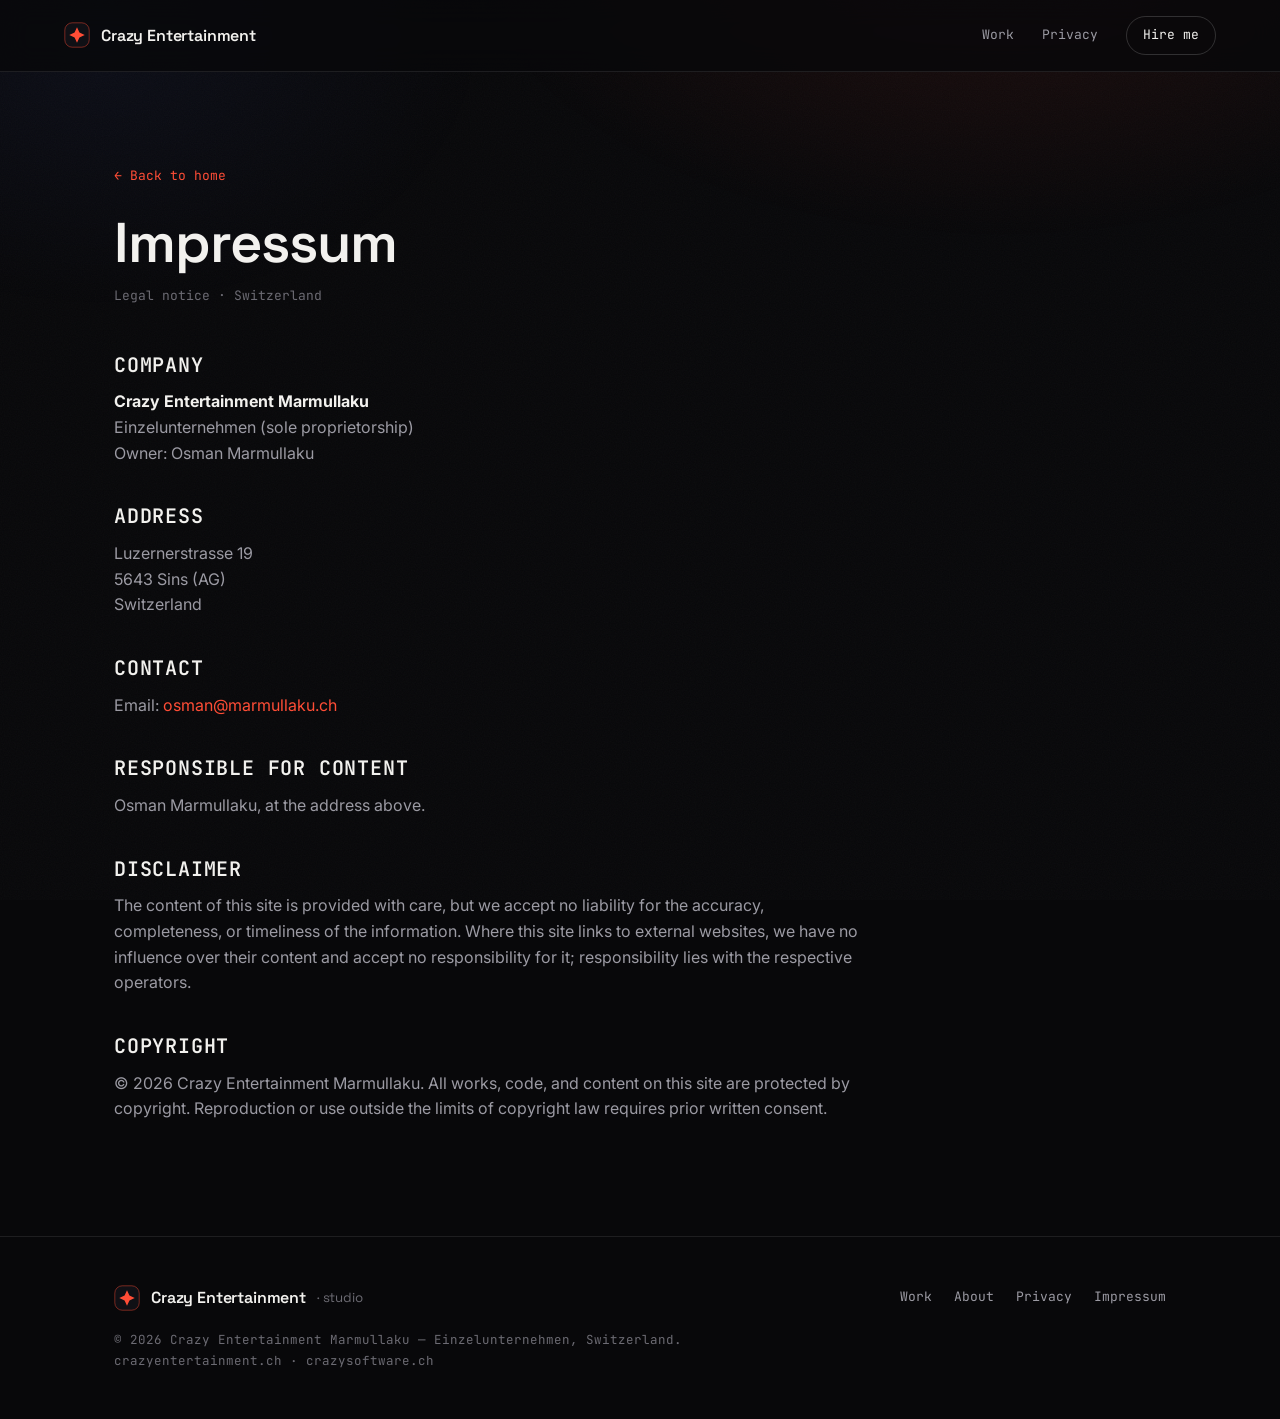
==== impressum.html @ 23790bca "initial" ====
<!DOCTYPE html>
<html lang="en">
<head>
  <meta charset="UTF-8" />
  <meta name="viewport" content="width=device-width, initial-scale=1.0" />
  <title>Impressum — Crazy Entertainment</title>
  <meta name="description" content="Legal notice (Impressum) for Crazy Entertainment Marmullaku, a sole proprietorship based in Switzerland." />
  <link rel="icon" type="image/svg+xml" href="favicon.svg" />
  <link rel="preconnect" href="https://fonts.googleapis.com" />
  <link rel="preconnect" href="https://fonts.gstatic.com" crossorigin />
  <link href="https://fonts.googleapis.com/css2?family=Inter:wght@400;500&family=JetBrains+Mono:wght@400;500&family=Space+Grotesk:wght@500;600;700&display=swap" rel="stylesheet" />
  <link rel="stylesheet" href="style.css" />
</head>
<body>
  <div class="wrap">
    <nav class="nav scrolled">
      <a href="index.html" class="brand">
        <svg class="mk" viewBox="0 0 32 32" aria-hidden="true"><rect x="1" y="1" width="30" height="30" rx="9" fill="#101015" stroke="#ff4d36" stroke-opacity="0.55"/><path d="M16 6.5 19 13 25.5 16 19 19 16 25.5 13 19 6.5 16 13 13Z" fill="#ff4d36"/></svg>
        Crazy&nbsp;Entertainment
      </a>
      <div class="nav-links" style="position:static;transform:none;width:auto;flex-direction:row;background:none;border:none;padding:0">
        <a href="index.html#work">Work</a>
        <a href="privacy.html">Privacy</a>
        <a href="mailto:osman@marmullaku.ch" class="nav-cta">Hire me</a>
      </div>
    </nav>

    <main class="legal container">
      <article class="prose">
        <a href="index.html" class="back">← Back to home</a>
        <h1 style="margin-top:26px">Impressum</h1>
        <p class="updated">Legal notice · Switzerland</p>

        <h2>Company</h2>
        <p>
          <strong>Crazy Entertainment Marmullaku</strong><br>
          Einzelunternehmen (sole proprietorship)<br>
          Owner: Osman Marmullaku
        </p>

        <h2>Address</h2>
        <p>
          Luzernerstrasse 19<br>
          5643 Sins (AG)<br>
          Switzerland
        </p>

        <h2>Contact</h2>
        <p>Email: <a href="mailto:osman@marmullaku.ch">osman@marmullaku.ch</a></p>

        <h2>Responsible for content</h2>
        <p>Osman Marmullaku, at the address above.</p>

        <h2>Disclaimer</h2>
        <p>The content of this site is provided with care, but we accept no liability for the accuracy, completeness, or timeliness of the information. Where this site links to external websites, we have no influence over their content and accept no responsibility for it; responsibility lies with the respective operators.</p>

        <h2>Copyright</h2>
        <p>© 2026 Crazy Entertainment Marmullaku. All works, code, and content on this site are protected by copyright. Reproduction or use outside the limits of copyright law requires prior written consent.</p>
      </article>
    </main>

    <footer>
      <div class="container">
        <div class="foot-grid">
          <a href="index.html" class="brand">
            <svg class="mk" viewBox="0 0 32 32" aria-hidden="true"><rect x="1" y="1" width="30" height="30" rx="9" fill="#101015" stroke="#ff4d36" stroke-opacity="0.55"/><path d="M16 6.5 19 13 25.5 16 19 19 16 25.5 13 19 6.5 16 13 13Z" fill="#ff4d36"/></svg>
            Crazy Entertainment <small>· studio</small>
          </a>
          <div class="foot-links">
            <a href="index.html#work">Work</a>
            <a href="index.html#about">About</a>
            <a href="privacy.html">Privacy</a>
            <a href="impressum.html">Impressum</a>
          </div>
        </div>
        <p class="foot-fine">© 2026 Crazy Entertainment Marmullaku — Einzelunternehmen, Switzerland.<br>crazyentertainment.ch · crazysoftware.ch</p>
      </div>
    </footer>
  </div>
</body>
</html>
---- style.css ----
/* Crazy Entertainment — studio site. Dark, premium, type-led. No framework. */
:root {
  --bg: #08080a;
  --bg-1: #0d0d10;
  --bg-2: #131318;
  --line: rgba(255, 255, 255, 0.09);
  --line-2: rgba(255, 255, 255, 0.16);
  --fg: #f2f1ee;
  --fg-mut: #9b9aa3;
  --fg-dim: #6c6b73;
  --accent: #ff4d36;        /* signature coral-red — used sparingly */
  --accent-soft: rgba(255, 77, 54, 0.14);
  --font-disp: "Space Grotesk", system-ui, sans-serif;
  --font-body: "Inter", system-ui, sans-serif;
  --font-mono: "JetBrains Mono", ui-monospace, "SFMono-Regular", monospace;
  --maxw: 1180px;
  --pad: clamp(20px, 5vw, 64px);
}

* { box-sizing: border-box; margin: 0; padding: 0; }
html { scroll-behavior: smooth; -webkit-text-size-adjust: 100%; }
body {
  background: var(--bg);
  color: var(--fg);
  font-family: var(--font-body);
  font-size: 16px;
  line-height: 1.6;
  -webkit-font-smoothing: antialiased;
  text-rendering: optimizeLegibility;
  overflow-x: hidden;
}
a { color: inherit; text-decoration: none; }
img { max-width: 100%; display: block; }
::selection { background: var(--accent); color: #fff; }

/* subtle grain + a single hero glow, fixed behind everything */
body::before {
  content: ""; position: fixed; inset: 0; z-index: 0; pointer-events: none;
  background:
    radial-gradient(900px 520px at 78% -8%, rgba(255, 77, 54, 0.10), transparent 60%),
    radial-gradient(700px 500px at 8% 4%, rgba(90, 120, 255, 0.06), transparent 55%);
}
body::after {
  content: ""; position: fixed; inset: 0; z-index: 0; pointer-events: none; opacity: 0.035;
  background-image: url("data:image/svg+xml,%3Csvg xmlns='http://www.w3.org/2000/svg' width='160' height='160'%3E%3Cfilter id='n'%3E%3CfeTurbulence type='fractalNoise' baseFrequency='0.85' numOctaves='2'/%3E%3C/filter%3E%3Crect width='100%25' height='100%25' filter='url(%23n)'/%3E%3C/svg%3E");
}
.wrap { position: relative; z-index: 1; }
.container { max-width: var(--maxw); margin: 0 auto; padding-inline: var(--pad); }

/* ---------- typography ---------- */
h1, h2, h3 { font-family: var(--font-disp); font-weight: 600; letter-spacing: -0.02em; line-height: 1.04; }
.mono { font-family: var(--font-mono); }
.eyebrow {
  font-family: var(--font-mono); font-size: 12px; letter-spacing: 0.22em; text-transform: uppercase;
  color: var(--fg-dim); display: inline-flex; align-items: center; gap: 10px;
}
.eyebrow::before { content: ""; width: 22px; height: 1px; background: var(--line-2); display: inline-block; }
.accent { color: var(--accent); }

/* ---------- nav ---------- */
.nav {
  position: fixed; top: 0; left: 0; right: 0; z-index: 50;
  display: flex; align-items: center; justify-content: space-between;
  padding: 16px var(--pad);
  backdrop-filter: blur(14px); background: rgba(8, 8, 10, 0.55);
  border-bottom: 1px solid transparent; transition: border-color .3s, background .3s;
}
.nav.scrolled { border-bottom-color: var(--line); background: rgba(8, 8, 10, 0.8); }
.brand { display: flex; align-items: center; gap: 11px; font-family: var(--font-disp); font-weight: 600; letter-spacing: -0.01em; }
.brand .mk { width: 26px; height: 26px; flex: none; }
.brand small { color: var(--fg-dim); font-weight: 400; }
.nav-links { display: flex; align-items: center; gap: 28px; }
.nav-links a { font-family: var(--font-mono); font-size: 13px; color: var(--fg-mut); transition: color .2s; }
.nav-links a:hover { color: var(--fg); }
.nav-cta {
  font-family: var(--font-mono); font-size: 13px; padding: 8px 16px; border: 1px solid var(--line-2);
  border-radius: 999px; color: var(--fg) !important; transition: all .2s;
}
.nav-cta:hover { background: var(--fg); color: var(--bg) !important; border-color: var(--fg); }
.nav-burger { display: none; }

/* ---------- hero ---------- */
.hero { padding-top: clamp(140px, 22vh, 240px); padding-bottom: clamp(80px, 12vh, 150px); }
.status {
  display: inline-flex; align-items: center; gap: 9px; font-family: var(--font-mono); font-size: 12.5px;
  color: var(--fg-mut); padding: 7px 14px; border: 1px solid var(--line); border-radius: 999px;
  background: rgba(255, 255, 255, 0.02); margin-bottom: 34px;
}
.status .dot { width: 8px; height: 8px; border-radius: 50%; background: #46d369; box-shadow: 0 0 0 4px rgba(70, 211, 105, 0.16); animation: pulse 2.4s infinite; }
@keyframes pulse { 50% { box-shadow: 0 0 0 7px rgba(70, 211, 105, 0); } }
.hero h1 { font-size: clamp(40px, 8vw, 92px); margin-bottom: 28px; max-width: 14ch; }
.hero h1 .soft { color: var(--fg-dim); }
.hero-lede { font-size: clamp(17px, 2.1vw, 21px); color: var(--fg-mut); max-width: 56ch; line-height: 1.55; }
.hero-actions { display: flex; flex-wrap: wrap; gap: 14px; margin-top: 40px; }
.btn {
  display: inline-flex; align-items: center; gap: 10px; font-family: var(--font-mono); font-size: 14px;
  padding: 14px 24px; border-radius: 999px; border: 1px solid var(--line-2); transition: all .2s; cursor: pointer;
}
.btn .arr { transition: transform .25s; }
.btn:hover .arr { transform: translateX(4px); }
.btn-primary { background: var(--fg); color: var(--bg); border-color: var(--fg); }
.btn-primary:hover { background: var(--accent); border-color: var(--accent); color: #fff; }
.btn-ghost:hover { border-color: var(--fg); }

/* meta row under hero */
.hero-meta { display: flex; flex-wrap: wrap; gap: 40px; margin-top: 64px; padding-top: 30px; border-top: 1px solid var(--line); }
.hero-meta div { display: flex; flex-direction: column; gap: 5px; }
.hero-meta .k { font-family: var(--font-mono); font-size: 11.5px; letter-spacing: 0.16em; text-transform: uppercase; color: var(--fg-dim); }
.hero-meta .v { font-family: var(--font-disp); font-size: 16px; color: var(--fg); }

/* ---------- sections ---------- */
section { padding-block: clamp(70px, 11vh, 130px); }
.sec-head { display: flex; align-items: baseline; justify-content: space-between; gap: 24px; flex-wrap: wrap; margin-bottom: 56px; }
.sec-head h2 { font-size: clamp(28px, 4.6vw, 52px); }
.sec-num { font-family: var(--font-mono); font-size: 13px; color: var(--fg-dim); }

/* ---------- work grid ---------- */
.work-grid { display: grid; grid-template-columns: repeat(2, 1fr); gap: 18px; }
.card {
  position: relative; display: flex; flex-direction: column; gap: 16px;
  padding: 30px; border: 1px solid var(--line); border-radius: 16px; background: linear-gradient(180deg, var(--bg-1), rgba(13,13,16,0.4));
  transition: border-color .3s, transform .3s, background .3s; overflow: hidden;
}
.card::after { content: ""; position: absolute; inset: 0; border-radius: 16px; pointer-events: none; box-shadow: inset 0 1px 0 rgba(255,255,255,0.04); }
.card:hover { border-color: var(--line-2); transform: translateY(-3px); background: linear-gradient(180deg, var(--bg-2), rgba(19,19,24,0.5)); }
.card-top { display: flex; align-items: center; justify-content: space-between; gap: 12px; }
.card-cat { font-family: var(--font-mono); font-size: 11.5px; letter-spacing: 0.12em; text-transform: uppercase; color: var(--fg-dim); }
.badge {
  font-family: var(--font-mono); font-size: 10.5px; letter-spacing: 0.08em; text-transform: uppercase;
  padding: 4px 9px; border-radius: 999px; border: 1px solid var(--line); color: var(--fg-mut); white-space: nowrap;
}
.badge.live { color: #46d369; border-color: rgba(70,211,105,0.35); background: rgba(70,211,105,0.08); }
.badge.beta { color: #ffc14d; border-color: rgba(255,193,77,0.3); }
.badge.dev { color: #6aa8ff; border-color: rgba(106,168,255,0.3); }
.badge.proto { color: var(--fg-mut); border-color: var(--line-2); }
.card h3 { font-size: 23px; letter-spacing: -0.015em; }
.card .tagline { color: var(--fg); font-size: 15px; margin-top: -8px; }
.card p { color: var(--fg-mut); font-size: 14.5px; line-height: 1.6; }
.chips { display: flex; flex-wrap: wrap; gap: 7px; margin-top: auto; }
.chip { font-family: var(--font-mono); font-size: 11px; color: var(--fg-mut); padding: 4px 10px; border: 1px solid var(--line); border-radius: 6px; }
.card-links { display: flex; gap: 16px; flex-wrap: wrap; }
.card-links a { font-family: var(--font-mono); font-size: 12.5px; color: var(--accent); display: inline-flex; align-items: center; gap: 6px; }
.card-links a:hover { text-decoration: underline; text-underline-offset: 3px; }

/* ---------- about ---------- */
.about-grid { display: grid; grid-template-columns: 1.2fr 1fr; gap: clamp(32px, 6vw, 80px); align-items: start; }
.about-lede { font-family: var(--font-disp); font-size: clamp(20px, 2.6vw, 28px); line-height: 1.4; letter-spacing: -0.01em; }
.about-lede + p { color: var(--fg-mut); margin-top: 22px; }
.stats { display: grid; grid-template-columns: 1fr 1fr; gap: 1px; background: var(--line); border: 1px solid var(--line); border-radius: 14px; overflow: hidden; }
.stat { background: var(--bg-1); padding: 26px; }
.stat .n { font-family: var(--font-disp); font-size: clamp(30px, 5vw, 44px); letter-spacing: -0.03em; }
.stat .l { font-family: var(--font-mono); font-size: 12px; color: var(--fg-dim); text-transform: uppercase; letter-spacing: 0.1em; margin-top: 6px; }
.skills { margin-top: 30px; display: flex; flex-wrap: wrap; gap: 8px; }

/* ---------- contact ---------- */
.contact { text-align: center; }
.contact h2 { font-size: clamp(34px, 7vw, 76px); margin-bottom: 26px; }
.contact .mail { font-family: var(--font-disp); font-size: clamp(20px, 3.4vw, 34px); color: var(--fg); border-bottom: 1px solid var(--line-2); padding-bottom: 4px; transition: color .2s, border-color .2s; }
.contact .mail:hover { color: var(--accent); border-color: var(--accent); }
.contact .sub { color: var(--fg-mut); max-width: 48ch; margin: 0 auto 44px; }

/* ---------- footer ---------- */
footer { border-top: 1px solid var(--line); padding-block: 48px; }
.foot-grid { display: flex; align-items: center; justify-content: space-between; gap: 24px; flex-wrap: wrap; }
.foot-links { display: flex; gap: 22px; flex-wrap: wrap; font-family: var(--font-mono); font-size: 13px; }
.foot-links a { color: var(--fg-mut); transition: color .2s; }
.foot-links a:hover { color: var(--fg); }
.foot-fine { color: var(--fg-dim); font-family: var(--font-mono); font-size: 12.5px; line-height: 1.7; margin-top: 18px; }

/* ---------- legal / prose pages ---------- */
.legal { padding-top: clamp(130px, 18vh, 200px); padding-bottom: 100px; }
.prose { max-width: 760px; }
.prose h1 { font-size: clamp(34px, 6vw, 56px); margin-bottom: 14px; }
.prose .updated { font-family: var(--font-mono); font-size: 13px; color: var(--fg-dim); margin-bottom: 48px; }
.prose h2 { font-size: 20px; font-family: var(--font-mono); letter-spacing: 0.04em; text-transform: uppercase; color: var(--fg); margin: 40px 0 14px; }
.prose p, .prose li { color: var(--fg-mut); margin-bottom: 14px; }
.prose ul { padding-left: 20px; }
.prose a { color: var(--accent); }
.prose strong { color: var(--fg); }
.back { font-family: var(--font-mono); font-size: 13px; color: var(--fg-mut); display: inline-flex; gap: 8px; align-items: center; }
.back:hover { color: var(--fg); }

/* ---------- reveal ---------- */
.reveal { opacity: 0; transform: translateY(22px); transition: opacity .7s cubic-bezier(.16,1,.3,1), transform .7s cubic-bezier(.16,1,.3,1); }
.reveal.in { opacity: 1; transform: none; }
@media (prefers-reduced-motion: reduce) { .reveal { opacity: 1; transform: none; transition: none; } html { scroll-behavior: auto; } .status .dot { animation: none; } }

/* ---------- responsive ---------- */
@media (max-width: 820px) {
  .nav-links { position: fixed; inset: 0 0 0 auto; width: min(78vw, 320px); flex-direction: column; align-items: flex-start; justify-content: center; gap: 26px; padding: 40px; background: var(--bg-1); border-left: 1px solid var(--line); transform: translateX(100%); transition: transform .35s cubic-bezier(.16,1,.3,1); }
  .nav-links.open { transform: none; }
  .nav-links a { font-size: 17px; }
  .nav-burger { display: flex; flex-direction: column; gap: 5px; background: none; border: 0; cursor: pointer; z-index: 60; padding: 6px; }
  .nav-burger span { width: 24px; height: 2px; background: var(--fg); transition: .3s; }
  .nav-burger.open span:nth-child(1) { transform: translateY(7px) rotate(45deg); }
  .nav-burger.open span:nth-child(2) { opacity: 0; }
  .nav-burger.open span:nth-child(3) { transform: translateY(-7px) rotate(-45deg); }
  .work-grid { grid-template-columns: 1fr; }
  .about-grid { grid-template-columns: 1fr; }
  .hero-meta { gap: 28px; }
}
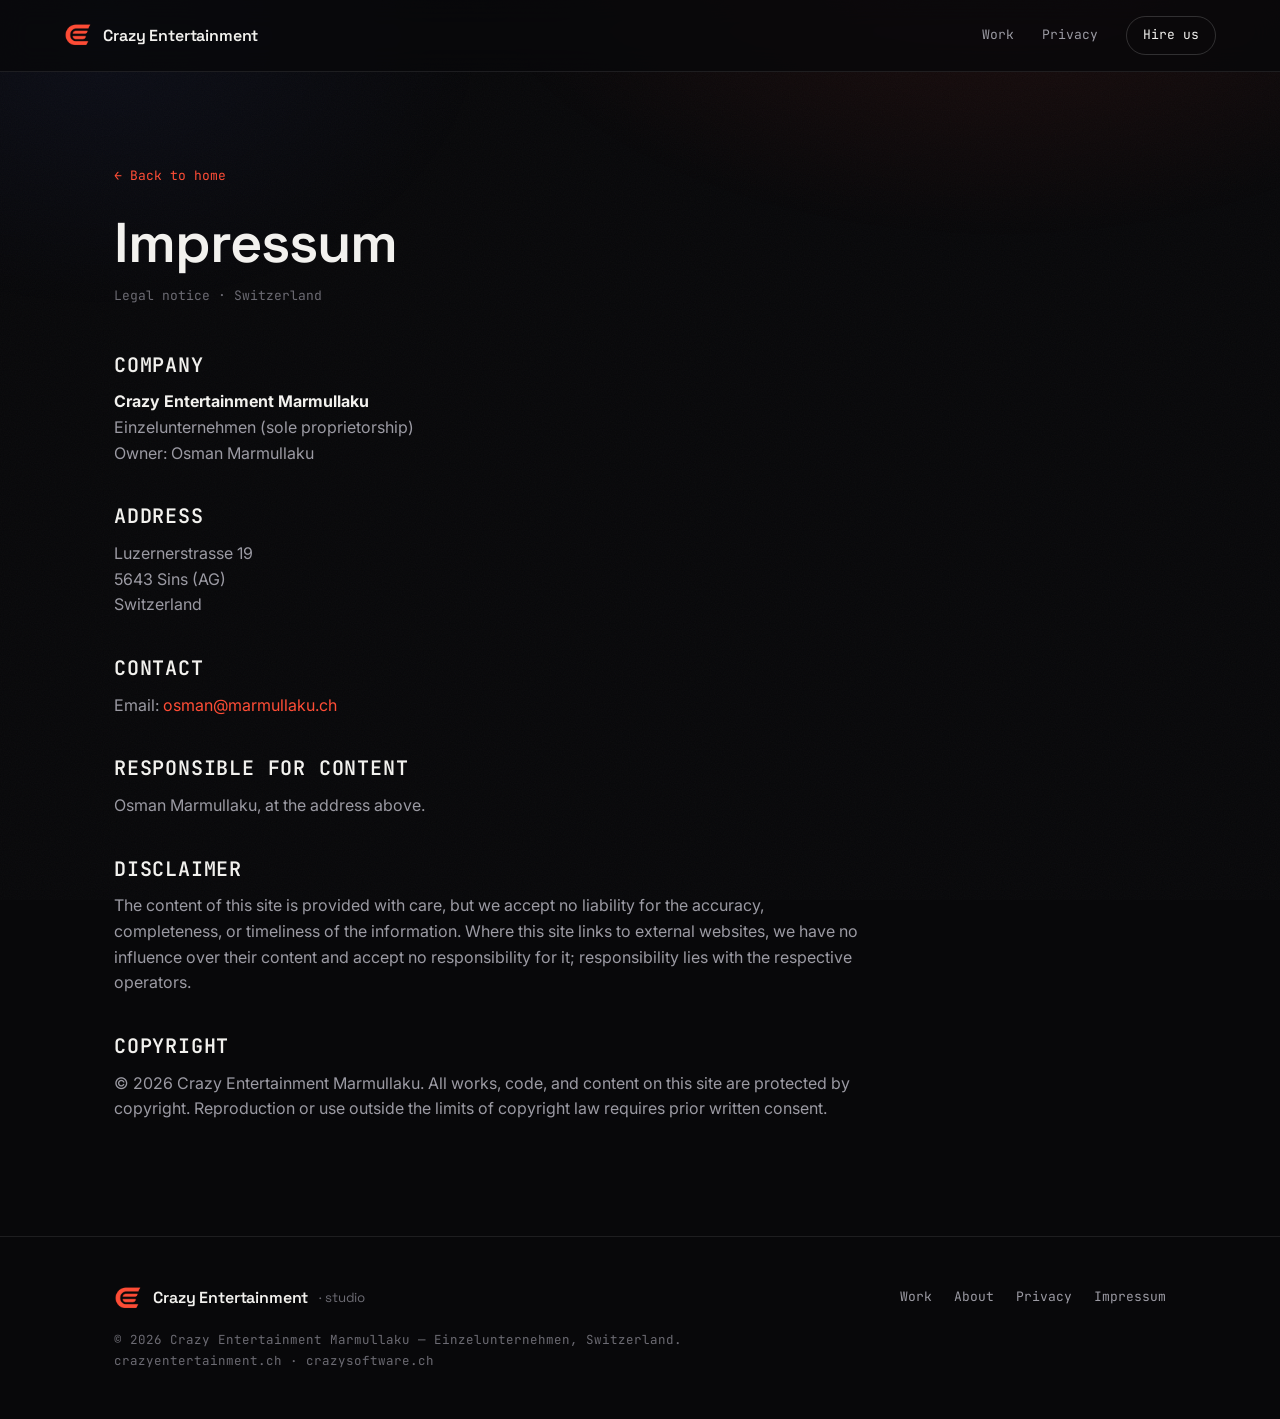
==== commit 059422fd: "site: real CE brand mark, plus the 15-project work grid Brand mark (this session): - logo.png / favi" ====
--- a/impressum.html
+++ b/impressum.html
@@ -5,7 +5,7 @@
   <meta name="viewport" content="width=device-width, initial-scale=1.0" />
   <title>Impressum — Crazy Entertainment</title>
   <meta name="description" content="Legal notice (Impressum) for Crazy Entertainment Marmullaku, a sole proprietorship based in Switzerland." />
-  <link rel="icon" type="image/svg+xml" href="favicon.svg" />
+  <link rel="icon" type="image/png" href="favicon.png" />
   <link rel="preconnect" href="https://fonts.googleapis.com" />
   <link rel="preconnect" href="https://fonts.gstatic.com" crossorigin />
   <link href="https://fonts.googleapis.com/css2?family=Inter:wght@400;500&family=JetBrains+Mono:wght@400;500&family=Space+Grotesk:wght@500;600;700&display=swap" rel="stylesheet" />
@@ -15,13 +15,13 @@
   <div class="wrap">
     <nav class="nav scrolled">
       <a href="index.html" class="brand">
-        <svg class="mk" viewBox="0 0 32 32" aria-hidden="true"><rect x="1" y="1" width="30" height="30" rx="9" fill="#101015" stroke="#ff4d36" stroke-opacity="0.55"/><path d="M16 6.5 19 13 25.5 16 19 19 16 25.5 13 19 6.5 16 13 13Z" fill="#ff4d36"/></svg>
+        <img class="mk" src="logo.png" width="155" height="142" alt="" />
         Crazy&nbsp;Entertainment
       </a>
       <div class="nav-links" style="position:static;transform:none;width:auto;flex-direction:row;background:none;border:none;padding:0">
         <a href="index.html#work">Work</a>
         <a href="privacy.html">Privacy</a>
-        <a href="mailto:osman@marmullaku.ch" class="nav-cta">Hire me</a>
+        <a href="mailto:osman@marmullaku.ch" class="nav-cta">Hire us</a>
       </div>
     </nav>
 
@@ -63,7 +63,7 @@
       <div class="container">
         <div class="foot-grid">
           <a href="index.html" class="brand">
-            <svg class="mk" viewBox="0 0 32 32" aria-hidden="true"><rect x="1" y="1" width="30" height="30" rx="9" fill="#101015" stroke="#ff4d36" stroke-opacity="0.55"/><path d="M16 6.5 19 13 25.5 16 19 19 16 25.5 13 19 6.5 16 13 13Z" fill="#ff4d36"/></svg>
+            <img class="mk" src="logo.png" width="155" height="142" alt="" />
             Crazy Entertainment <small>· studio</small>
           </a>
           <div class="foot-links">
--- a/style.css
+++ b/style.css
@@ -67,7 +67,7 @@
 }
 .nav.scrolled { border-bottom-color: var(--line); background: rgba(8, 8, 10, 0.8); }
 .brand { display: flex; align-items: center; gap: 11px; font-family: var(--font-disp); font-weight: 600; letter-spacing: -0.01em; }
-.brand .mk { width: 26px; height: 26px; flex: none; }
+.brand .mk { width: auto; height: 26px; flex: none; }
 .brand small { color: var(--fg-dim); font-weight: 400; }
 .nav-links { display: flex; align-items: center; gap: 28px; }
 .nav-links a { font-family: var(--font-mono); font-size: 13px; color: var(--fg-mut); transition: color .2s; }
@@ -123,6 +123,30 @@
 }
 .card::after { content: ""; position: absolute; inset: 0; border-radius: 16px; pointer-events: none; box-shadow: inset 0 1px 0 rgba(255,255,255,0.04); }
 .card:hover { border-color: var(--line-2); transform: translateY(-3px); background: linear-gradient(180deg, var(--bg-2), rgba(19,19,24,0.5)); }
+.card-visual {
+  position: relative; aspect-ratio: 16 / 9; margin: -30px -30px 8px; overflow: hidden; flex: none;
+  border-bottom: 1px solid var(--line); background:
+    radial-gradient(circle at var(--visual-x, 75%) var(--visual-y, 25%), rgba(255,77,54,0.24), transparent 34%),
+    linear-gradient(145deg, #16161c, #0b0b0e 70%);
+}
+.card-visual::before {
+  content: ""; position: absolute; inset: 0; opacity: 0.34;
+  background-image: linear-gradient(var(--line) 1px, transparent 1px), linear-gradient(90deg, var(--line) 1px, transparent 1px);
+  background-size: 32px 32px; mask-image: linear-gradient(135deg, #000, transparent 76%);
+}
+.card-visual::after {
+  content: attr(data-mark); position: absolute; right: 7%; bottom: -12%;
+  font-family: var(--font-disp); font-size: clamp(88px, 11vw, 150px); font-weight: 700; line-height: 1;
+  letter-spacing: -0.08em; color: rgba(242,241,238,0.09); transform: rotate(var(--visual-tilt, -6deg));
+  transition: transform .35s cubic-bezier(.16,1,.3,1), color .35s;
+}
+.card-visual span {
+  position: absolute; top: 18px; left: 20px; z-index: 1; font-family: var(--font-mono); font-size: 10px;
+  letter-spacing: 0.18em; text-transform: uppercase; color: rgba(242,241,238,0.44);
+}
+.card:nth-child(3n+2) { --visual-x: 22%; --visual-y: 72%; --visual-tilt: 5deg; }
+.card:nth-child(3n+3) { --visual-x: 72%; --visual-y: 78%; --visual-tilt: -2deg; }
+.card:hover .card-visual::after { color: rgba(242,241,238,0.14); transform: rotate(var(--visual-tilt, -6deg)) scale(1.04); }
 .card-top { display: flex; align-items: center; justify-content: space-between; gap: 12px; }
 .card-cat { font-family: var(--font-mono); font-size: 11.5px; letter-spacing: 0.12em; text-transform: uppercase; color: var(--fg-dim); }
 .badge {
@@ -150,7 +174,12 @@
 .stat { background: var(--bg-1); padding: 26px; }
 .stat .n { font-family: var(--font-disp); font-size: clamp(30px, 5vw, 44px); letter-spacing: -0.03em; }
 .stat .l { font-family: var(--font-mono); font-size: 12px; color: var(--fg-dim); text-transform: uppercase; letter-spacing: 0.1em; margin-top: 6px; }
-.skills { margin-top: 30px; display: flex; flex-wrap: wrap; gap: 8px; }
+.stack-map { margin-top: 34px; border-top: 1px solid var(--line); }
+.stack-head, .stack-row { display: grid; grid-template-columns: 132px 1fr; gap: 18px; padding-block: 14px; border-bottom: 1px solid var(--line); }
+.stack-head { font-family: var(--font-mono); font-size: 11px; letter-spacing: 0.12em; text-transform: uppercase; color: var(--fg-dim); }
+.stack-head span:last-child { text-align: right; }
+.stack-label { font-family: var(--font-mono); font-size: 11px; color: var(--fg-dim); padding-top: 4px; }
+.stack-row .chips { margin: 0; }
 
 /* ---------- contact ---------- */
 .contact { text-align: center; }
@@ -198,4 +227,6 @@
   .work-grid { grid-template-columns: 1fr; }
   .about-grid { grid-template-columns: 1fr; }
   .hero-meta { gap: 28px; }
-}
+  .stack-head, .stack-row { grid-template-columns: 1fr; gap: 10px; }
+  .stack-head span:last-child { text-align: left; }
+}
